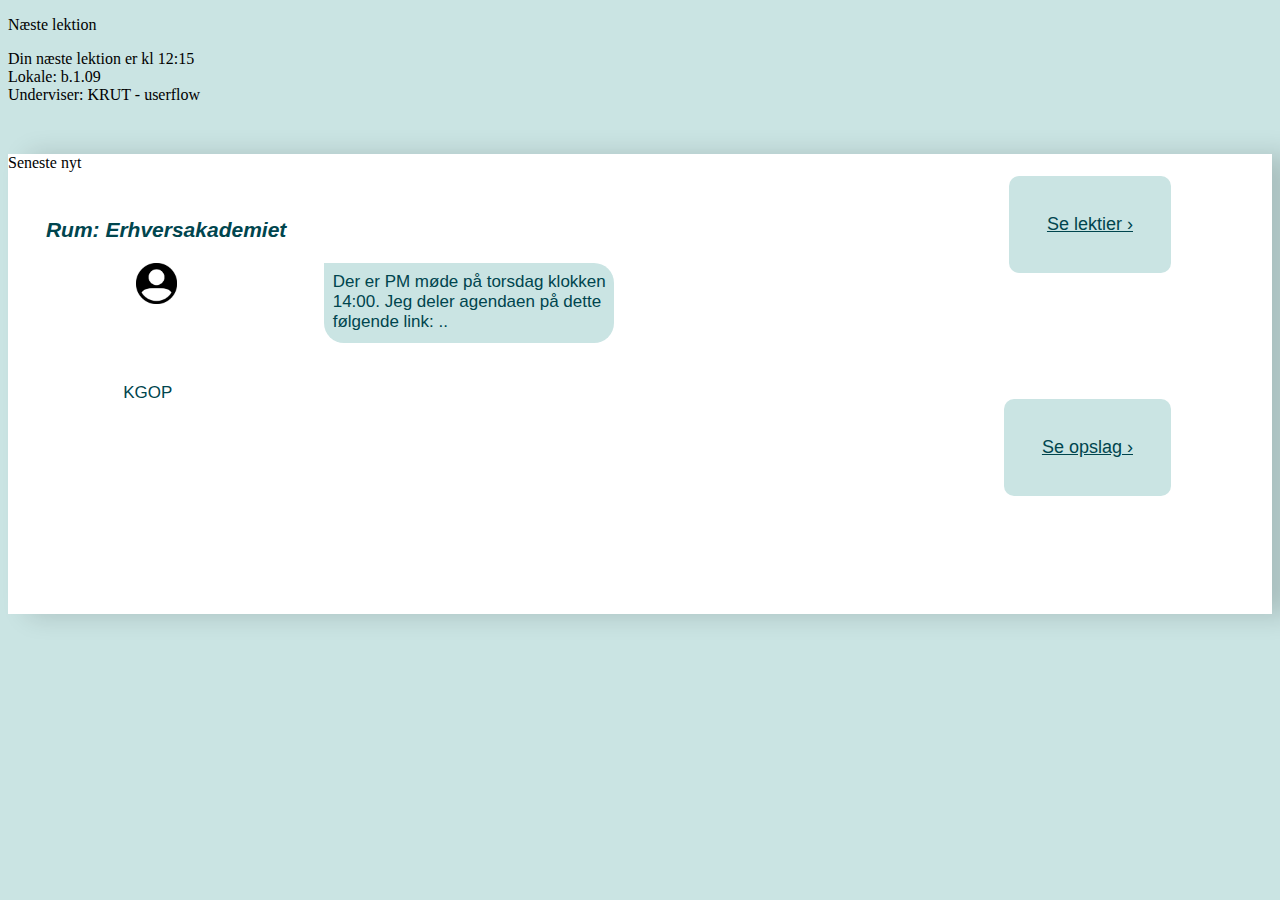
==== forside.html @ 8705a63e "Add files via upload" ====
<!DOCTYPE html>
<html lang="da">
<head>
<meta charset="UTF-8">
<link rel="stylesheet" href="style.css">
<title>forside</title>

<script src="script.js" defer></script>
</head>

<body>
    <div class="infobox">
    <p class="infooverskrift">
        Næste lektion
    </p>
    <p class="infotekst">
        Din næste lektion er kl 12:15
        <br> Lokale: b.1.09
        <br> Underviser: KRUT - userflow
    </p> 
    <br>
    <button class="nyhederknap" id="btn1">Se lektier &#8250;</button>
    </div>

    <div class="nyhedbox">
        <p class="infooverskrift">
            Seneste nyt
        </p>
        <p class="nyhedoverskrift">Rum: Erhversakademiet</p>
        <img src="usericon.png" alt="user" class="nuser">
        <p class="nyhederuser">KGOP</p>
        <div class="tekstbubble" id="bubble1">
            <p class="nyhedertekst">
                Der er PM møde på 
                torsdag klokken 14:00. Jeg 
                deler agendaen på dette følgende link: .. </p>
        </div>
        <br>
        <button class="nyhederknap" id="btn1">Se opslag &#8250;</button>
    </div>
</body>
</html>
---- style.css ----
body {
    background-color: #CAE4E3;
}

.nyhedbox {
    width: 100%;
    background-color: #FFFFFF;
    box-shadow: 20px 1px 25px rgb(0,0,0,16%);
    padding-bottom: 20%;
}

.nyhedoverskrift {
    color: #00454E;
    font-family: 'arial';    
    font-style: italic;
    font-weight: bold;
    font-size: 21px;
    padding-left: 3%;
    padding-top: 2%;
}

.nyhedertekst {
    color: #00454E;
    font-family: 'arial';    
    font-size: 17px;
    padding-top: 3%;
    padding-left: 3%;
}

.nuser {
    width: 41px;
    max-width: 100%;
    padding-left: 10%;
    position: absolute;
}

.nyhederuser {
    color: #00454E;
    font-family: 'arial';   
    font-size: 17px;
    padding-left: 9%;
    padding-top: 8%;
    position: absolute;
}

.tekstbubble {
    position:relative;
    width: 290px;
    max-width: 100%;
    height: 80px;
    background: #CAE4E3;
    border-radius: 20px;
    border-top-left-radius: 0px;
    left: 25%;
}

.nyhederknap {
    color: #00454E;
    font-family: 'arial';    
    font-size: 18px;
    background-color: #CAE4E3;
    text-decoration: underline;
    border: none;
    border-radius: 10px;
    padding: 3%;
    float: right;
    margin-right: 8%;
    margin-top: 3%;
}

.nyhederknap:hover {
    background-color: rgb(71,185,179,80%);
}
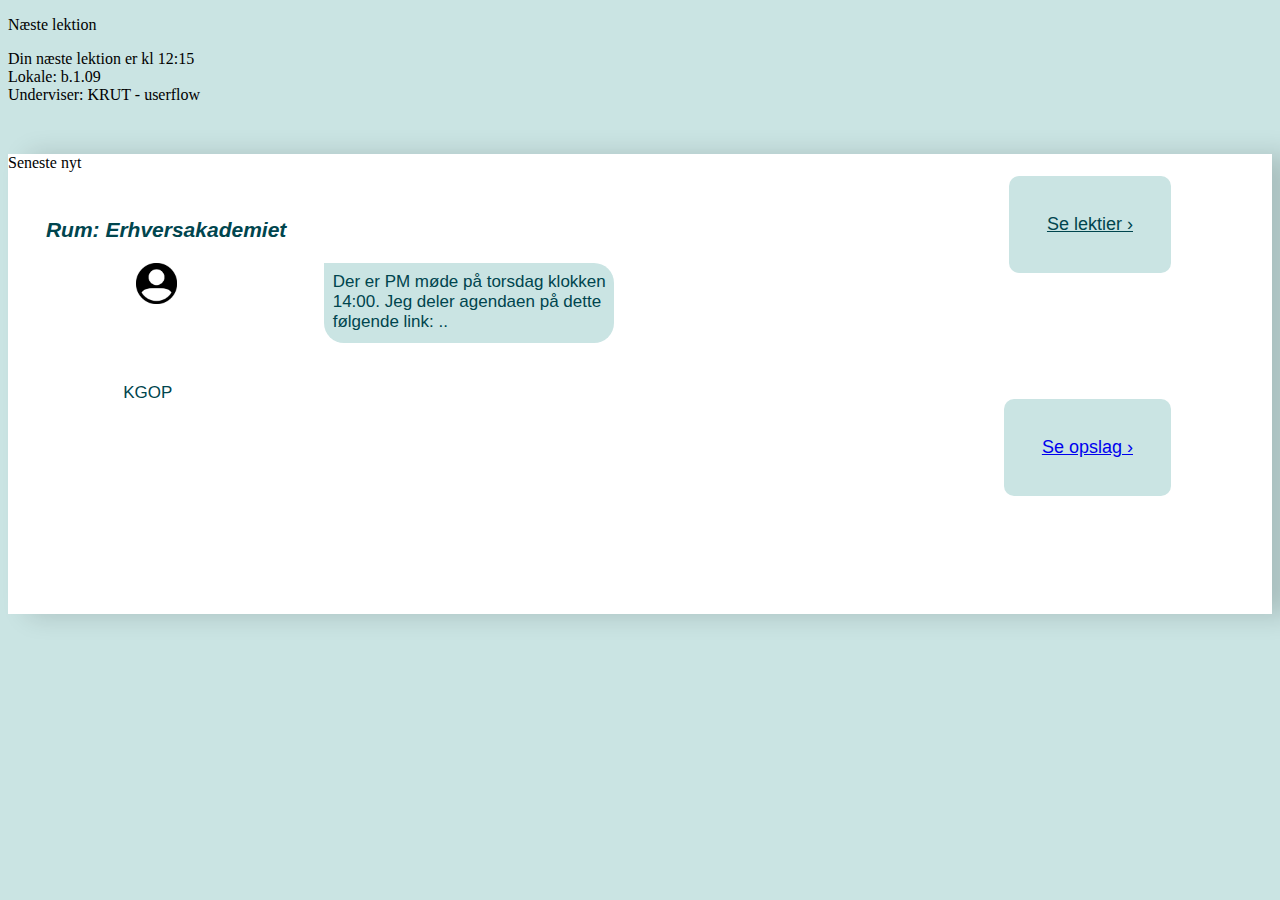
==== commit 1d74fbc2: "Add files via upload" ====
--- a/forside.html
+++ b/forside.html
@@ -19,7 +19,7 @@
         <br> Underviser: KRUT - userflow
     </p> 
     <br>
-    <button class="nyhederknap" id="btn1">Se lektier &#8250;</button>
+    <button class="nyhederknap">Se lektier &#8250;</button>
     </div>
 
     <div class="nyhedbox">
@@ -29,14 +29,18 @@
         <p class="nyhedoverskrift">Rum: Erhversakademiet</p>
         <img src="usericon.png" alt="user" class="nuser">
         <p class="nyhederuser">KGOP</p>
-        <div class="tekstbubble" id="bubble1">
+        <div class="tekstbubble">
             <p class="nyhedertekst">
                 Der er PM møde på 
                 torsdag klokken 14:00. Jeg 
                 deler agendaen på dette følgende link: .. </p>
         </div>
         <br>
-        <button class="nyhederknap" id="btn1">Se opslag &#8250;</button>
+        <button class="nyhederknap">
+        <a href="nyheder.html">
+        Se opslag &#8250;
+        </a>
+        </button>
     </div>
 </body>
 </html>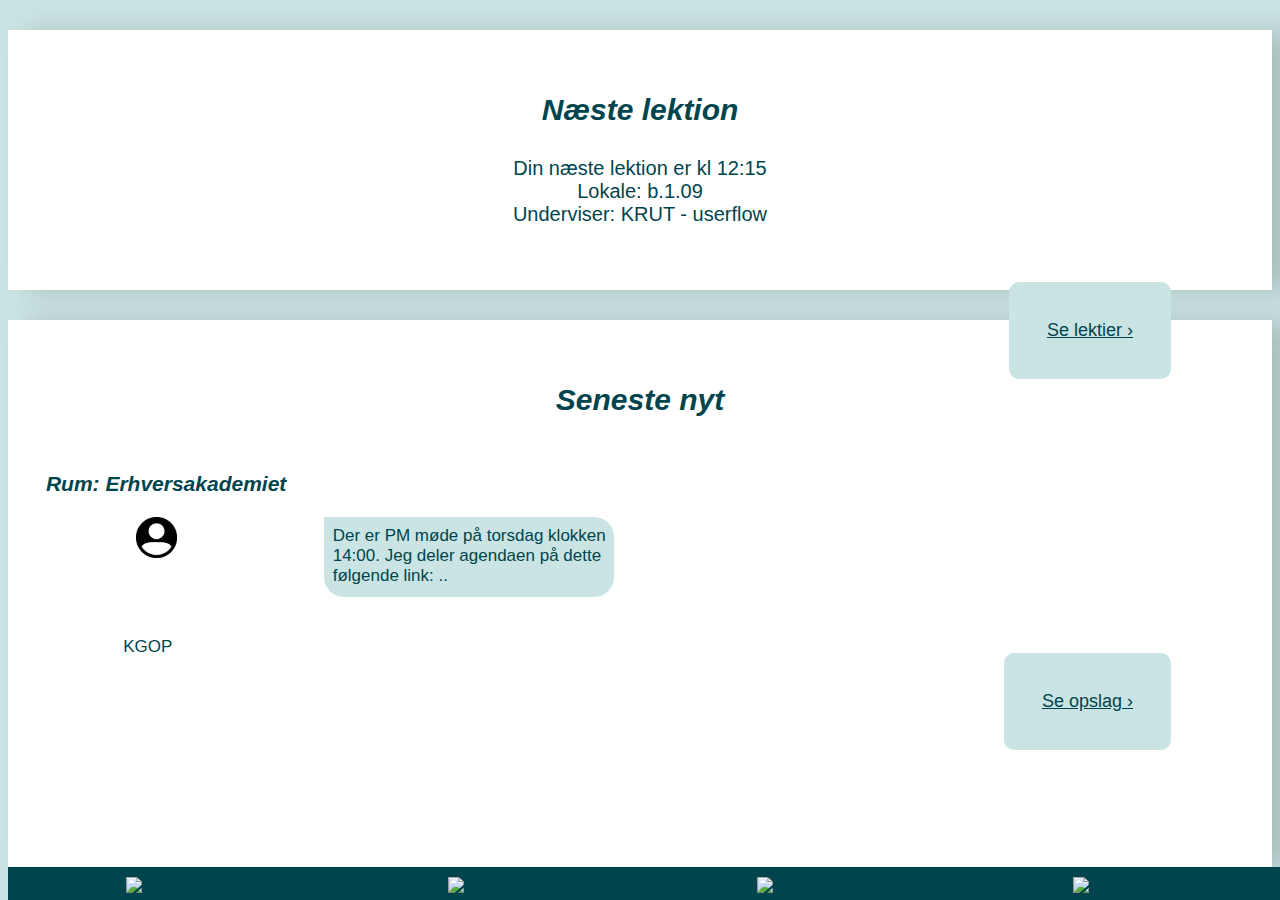
==== commit 421c0ffc: "Add files via upload" ====
--- a/forside.html
+++ b/forside.html
@@ -2,9 +2,8 @@
 <html lang="da">
 <head>
 <meta charset="UTF-8">
-<link rel="stylesheet" href="style.css">
+<link rel="stylesheet" href="forsidevigtiginfoognyheder.css">
 <title>forside</title>
-
 <script src="script.js" defer></script>
 </head>
 
@@ -42,5 +41,21 @@
         </a>
         </button>
     </div>
+
+    <footer>
+        <a href="" class="fbtn" id="fhome">
+          <img src="home.png" alt="home icon" class="ficon" />
+        </a>
+        <a href="" class="fbtn">
+          <img src="newswhite.png" alt="news icon" class="ficon" />
+        </a>
+        <a href="" class="fbtn">
+          <img src="calenderwhite.png" alt="calender icon" class="ficon" />
+        </a>
+        <a href="" class="fbtn">
+          <img src="infowhite.png" alt="important icon" class="ficon" />
+        </a>
+      </footer>
+
 </body>
 </html>--- a/forsidevigtiginfoognyheder.css
+++ b/forsidevigtiginfoognyheder.css
@@ -0,0 +1,141 @@
+body{
+    background-color: #CAE4E3;
+}
+.infobox{
+    width: 100%;
+    height: 260px;
+    background-color: #FFFFFF;
+    box-shadow: 20px 1px 25px rgb(0, 0, 0, 16%);
+}
+
+.infooverskrift{
+    color: #00454E;
+    font-family: arial;
+    font-style: italic;
+    font-weight: bold;
+    font-size: 30px;
+    text-align: center;
+    padding-top: 5%;
+    
+}
+
+.infoikon{
+    width: 35px;
+    padding-left: 5%;
+    padding-top: 5%;
+    position:absolute;
+}
+
+.infotekst{
+    color: #00454E;
+    font-family: arial;
+    font-size: 20px;
+    width: 60%;
+    text-align: center;
+    margin: auto;
+}
+
+
+.nyhedbox {
+    width: 100%;
+    background-color: #FFFFFF;
+    box-shadow: 20px 1px 25px rgb(0,0,0,16%);
+    padding-bottom: 20%;
+}
+
+.nyhedoverskrift {
+    color: #00454E;
+    font-family: 'arial';    
+    font-style: italic;
+    font-weight: bold;
+    font-size: 21px;
+    padding-left: 3%;
+    padding-top: 2%;
+}
+
+.nyhedertekst {
+    color: #00454E;
+    font-family: 'arial';    
+    font-size: 17px;
+    padding-top: 3%;
+    padding-left: 3%;
+}
+
+.nuser {
+    width: 41px;
+    max-width: 100%;
+    padding-left: 10%;
+    position: absolute;
+}
+
+.nyhederuser {
+    color: #00454E;
+    font-family: 'arial';   
+    font-size: 17px;
+    padding-left: 9%;
+    padding-top: 8%;
+    position: absolute;
+}
+
+.tekstbubble {
+    position:relative;
+    width: 290px;
+    max-width: 100%;
+    height: 80px;
+    background: #CAE4E3;
+    border-radius: 20px;
+    border-top-left-radius: 0px;
+    left: 25%;
+}
+
+.nyhederknap {
+    color: #00454E;
+    font-family: 'arial';    
+    font-size: 18px;
+    background-color: #CAE4E3;
+    text-decoration: underline;
+    border: none;
+    border-radius: 10px;
+    padding: 3%;
+    float: right;
+    margin-right: 8%;
+    margin-top: 3%;
+}
+
+.nyhederknap:hover {
+    background-color: rgb(71,185,179,80%);
+}
+
+a {
+    color: #00454E;
+}
+
+footer {
+    display: flex;
+    justify-content: space-around;
+    width: 100%;
+    bottom: 0;
+    position: fixed;
+  }
+  
+  .fbtn {
+    background-color: #00454E;
+    align-content: stretch;
+    width: 25%;
+    text-align: center;
+  
+    align-items: center;
+    transition: 0.3s;
+  }
+  
+  .fbtn:hover {
+    background-color: #CAE4E3;
+  }
+  
+  .ficon {
+    margin: 10px;
+    margin-bottom: 5px;
+    height: 50px;
+    width: auto;
+
+  }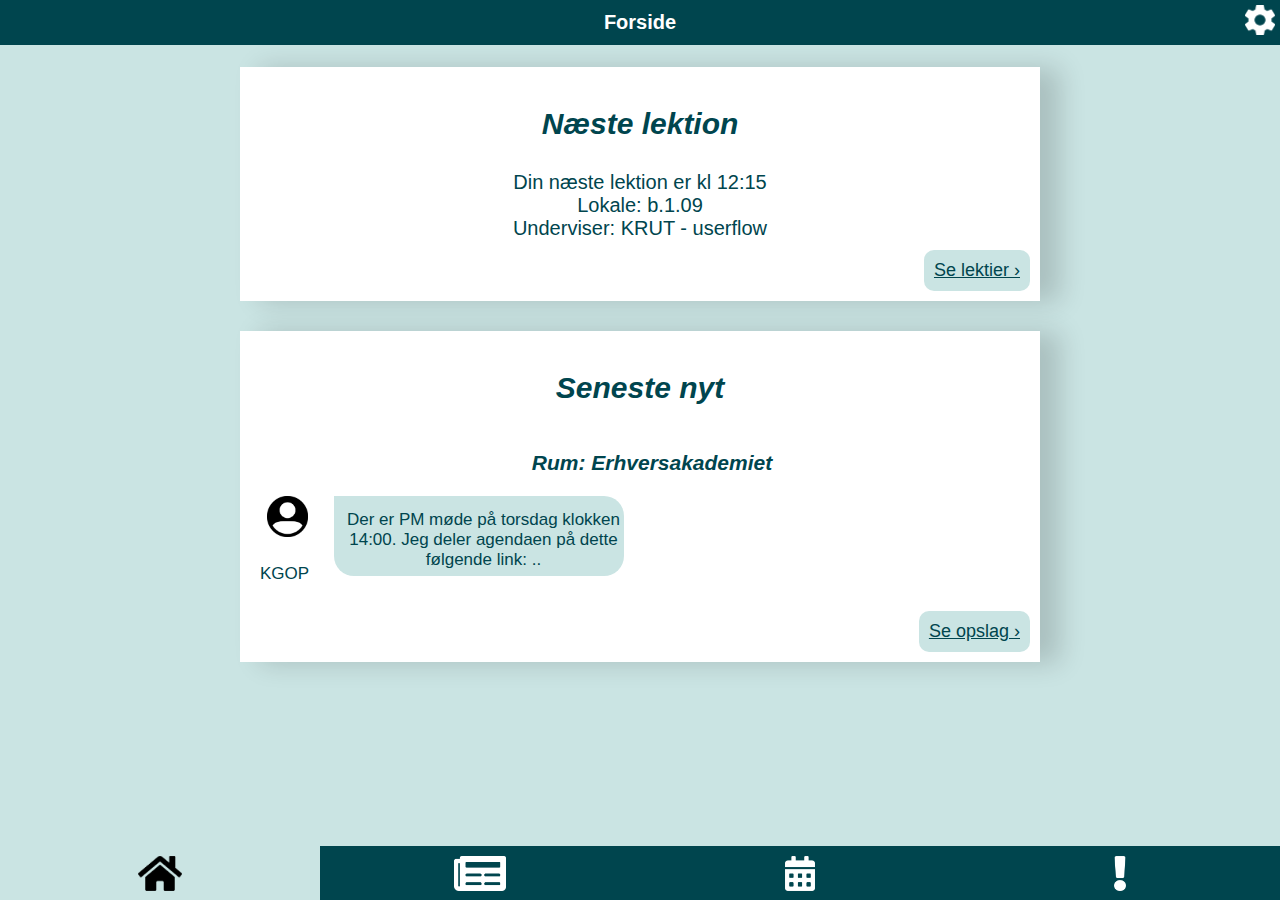
==== commit 67e4fd54: "rettelser" ====
--- a/forside.html
+++ b/forside.html
@@ -1,61 +1,74 @@
 <!DOCTYPE html>
 <html lang="da">
-<head>
-<meta charset="UTF-8">
-<link rel="stylesheet" href="forsidevigtiginfoognyheder.css">
-<title>forside</title>
-<script src="script.js" defer></script>
-</head>
+  <head>
+    <meta charset="UTF-8" />
+    <link rel="stylesheet" href="forsidevigtiginfoognyheder.css" />
+    <title>forside</title>
+    <script src="" defer></script>
+  </head>
 
-<body>
+  <body>
+    <header>
+      <div class="mpt"></div>
+      <div>Forside</div>
+
+      <a class="settings" href="indstillinger.html"
+        ><img src="Assets/settings.png" alt="indstillinger" />
+      </a>
+    </header>
+
     <div class="infobox">
-    <p class="infooverskrift">
-        Næste lektion
-    </p>
-    <p class="infotekst">
+      <p class="infooverskrift">Næste lektion</p>
+      <p class="infotekst">
         Din næste lektion er kl 12:15
-        <br> Lokale: b.1.09
-        <br> Underviser: KRUT - userflow
-    </p> 
-    <br>
-    <button class="nyhederknap">Se lektier &#8250;</button>
+        <br />
+        Lokale: b.1.09 <br />
+        Underviser: KRUT - userflow
+      </p>
+      <div class="toright">
+        <button class="nyhederknap">Se lektier &#8250;</button>
+      </div>
     </div>
 
     <div class="nyhedbox">
-        <p class="infooverskrift">
-            Seneste nyt
-        </p>
-        <p class="nyhedoverskrift">Rum: Erhversakademiet</p>
-        <img src="usericon.png" alt="user" class="nuser">
-        <p class="nyhederuser">KGOP</p>
+      <p class="infooverskrift">Seneste nyt</p>
+      <p class="nyhedoverskrift">Rum: Erhversakademiet</p>
+
+      <div class="nalign">
+        <div>
+          <img src="Assets/usericon.png" alt="user" class="nuser" />
+          <p class="nyhederuser">KGOP</p>
+        </div>
+
         <div class="tekstbubble">
-            <p class="nyhedertekst">
-                Der er PM møde på 
-                torsdag klokken 14:00. Jeg 
-                deler agendaen på dette følgende link: .. </p>
+          <p class="nyhedertekst">
+            Der er PM møde på torsdag klokken 14:00. Jeg deler agendaen på dette
+            følgende link: ..
+          </p>
         </div>
-        <br>
+      </div>
+      <div class="toright">
         <button class="nyhederknap">
-        <a href="nyheder.html">
-        Se opslag &#8250;
-        </a>
+          <a href="nyheder.html"> Se opslag &#8250; </a>
         </button>
+      </div>
     </div>
 
+    <!--bund menu-->
+
     <footer>
-        <a href="" class="fbtn" id="fhome">
-          <img src="home.png" alt="home icon" class="ficon" />
-        </a>
-        <a href="" class="fbtn">
-          <img src="newswhite.png" alt="news icon" class="ficon" />
-        </a>
-        <a href="" class="fbtn">
-          <img src="calenderwhite.png" alt="calender icon" class="ficon" />
-        </a>
-        <a href="" class="fbtn">
-          <img src="infowhite.png" alt="important icon" class="ficon" />
-        </a>
-      </footer>
-
-</body>
-</html>+      <a class="fbtn" id="fhome">
+        <img src="Assets/home.png" alt="home icon" class="ficon" />
+      </a>
+      <a href="nyheder.html" class="fbtn">
+        <img src="Assets/newswhite.png" alt="news icon" class="ficon" />
+      </a>
+      <a href="kalender.html" class="fbtn">
+        <img src="Assets/calenderwhite.png" alt="calender icon" class="ficon" />
+      </a>
+      <a href="vigtiginfo.html" class="fbtn">
+        <img src="Assets/infowhite.png" alt="important icon" class="ficon" />
+      </a>
+    </footer>
+  </body>
+</html>
--- a/forsidevigtiginfoognyheder.css
+++ b/forsidevigtiginfoognyheder.css
@@ -1,141 +1,198 @@
-body{
-    background-color: #CAE4E3;
-}
-.infobox{
-    width: 100%;
-    height: 260px;
-    background-color: #FFFFFF;
-    box-shadow: 20px 1px 25px rgb(0, 0, 0, 16%);
+body {
+  background-color: #cae4e3;
 }
 
-.infooverskrift{
-    color: #00454E;
-    font-family: arial;
-    font-style: italic;
-    font-weight: bold;
-    font-size: 30px;
-    text-align: center;
-    padding-top: 5%;
-    
+header {
+  color: #ffffff;
+  background-color: #00454e;
+  font-family: arial;
+  font-weight: bolder;
+  font-size: 20px;
+  padding: 5px;
+  display: flex;
+  justify-content: space-between;
+  align-items: center;
+  margin: -8px;
+}
+.settings {
+  width: 30px;
+  height: 100%;
+}
+.settings img {
+  width: 100%;
 }
 
-.infoikon{
-    width: 35px;
-    padding-left: 5%;
-    padding-top: 5%;
-    position:absolute;
+.mpt {
+  width: 30px;
 }
 
-.infotekst{
-    color: #00454E;
-    font-family: arial;
-    font-size: 20px;
-    width: 60%;
-    text-align: center;
-    margin: auto;
+.infobox {
+  width: 100%;
+  max-width: 800px;
+
+  margin: auto;
+  margin-bottom: 10px;
+  background-color: #ffffff;
+  box-shadow: 20px 1px 25px rgb(0, 0, 0, 16%);
 }
 
+.infooverskrift {
+  color: #00454e;
+  font-family: arial;
+  font-style: italic;
+  font-weight: bold;
+  font-size: 30px;
+  text-align: center;
+  padding-top: 5%;
+}
+
+.inov {
+  color: #00454e;
+  font-family: arial;
+  font-style: italic;
+  font-weight: bold;
+  font-size: 30px;
+  margin: 5px;
+  margin-top: -30px;
+  text-align: center;
+}
+
+.infoikon {
+  width: 35px;
+  cursor: pointer;
+  text-align: left;
+  margin-top: 10px;
+  margin-left: 10px;
+}
+
+.infotekst {
+  color: #00454e;
+  font-family: arial;
+  font-size: 20px;
+  width: 60%;
+  text-align: center;
+  margin: auto;
+}
 
 .nyhedbox {
-    width: 100%;
-    background-color: #FFFFFF;
-    box-shadow: 20px 1px 25px rgb(0,0,0,16%);
-    padding-bottom: 20%;
+  text-align: center;
+  margin: auto;
+  width: 100%;
+  max-width: 800px;
+  background-color: #ffffff;
+  box-shadow: 20px 1px 25px rgb(0, 0, 0, 16%);
+  margin-bottom: 60px;
 }
 
 .nyhedoverskrift {
-    color: #00454E;
-    font-family: 'arial';    
-    font-style: italic;
-    font-weight: bold;
-    font-size: 21px;
-    padding-left: 3%;
-    padding-top: 2%;
+  color: #00454e;
+  font-family: "arial";
+  font-style: italic;
+  font-weight: bold;
+  font-size: 21px;
+  padding-left: 3%;
+  padding-top: 2%;
 }
 
 .nyhedertekst {
-    color: #00454E;
-    font-family: 'arial';    
-    font-size: 17px;
-    padding-top: 3%;
-    padding-left: 3%;
+  color: #00454e;
+  font-family: "arial";
+  font-size: 17px;
+  padding-top: 3%;
+  padding-left: 3%;
 }
 
 .nuser {
-    width: 41px;
-    max-width: 100%;
-    padding-left: 10%;
-    position: absolute;
+  width: 41px;
+  max-width: 100%;
+  padding-left: 25px;
 }
 
 .nyhederuser {
-    color: #00454E;
-    font-family: 'arial';   
-    font-size: 17px;
-    padding-left: 9%;
-    padding-top: 8%;
-    position: absolute;
+  color: #00454e;
+  font-family: "arial";
+  font-size: 17px;
+  padding-left: 20px;
+  padding-top: 8%;
+}
+
+.nalign {
+  display: flex;
 }
 
 .tekstbubble {
-    position:relative;
-    width: 290px;
-    max-width: 100%;
-    height: 80px;
-    background: #CAE4E3;
-    border-radius: 20px;
-    border-top-left-radius: 0px;
-    left: 25%;
+  display: flex;
+  align-items: center;
+  width: 290px;
+  max-width: 100%;
+  height: 80px;
+  background: #cae4e3;
+  border-radius: 20px;
+  border-top-left-radius: 0px;
+  margin-left: 25px;
 }
 
 .nyhederknap {
-    color: #00454E;
-    font-family: 'arial';    
-    font-size: 18px;
-    background-color: #CAE4E3;
-    text-decoration: underline;
-    border: none;
-    border-radius: 10px;
-    padding: 3%;
-    float: right;
-    margin-right: 8%;
-    margin-top: 3%;
+  color: #00454e;
+  font-family: "arial";
+  font-size: 18px;
+  background-color: #cae4e3;
+  text-decoration: underline;
+  border: none;
+  border-radius: 10px;
+  padding: 10px;
+  margin: 10px;
+}
+
+.toright {
+  display: flex;
+  justify-content: end;
 }
 
 .nyhederknap:hover {
-    background-color: rgb(71,185,179,80%);
+  background-color: rgb(71, 185, 179, 80%);
 }
 
 a {
-    color: #00454E;
+  color: #00454e;
 }
 
+.bottom {
+  margin-bottom: 63px;
+}
+
+/* bund menu */
+
 footer {
-    display: flex;
-    justify-content: space-around;
-    width: 100%;
-    bottom: 0;
-    position: fixed;
-  }
-  
-  .fbtn {
-    background-color: #00454E;
-    align-content: stretch;
-    width: 25%;
-    text-align: center;
-  
-    align-items: center;
-    transition: 0.3s;
-  }
-  
-  .fbtn:hover {
-    background-color: #CAE4E3;
-  }
-  
-  .ficon {
-    margin: 10px;
-    margin-bottom: 5px;
-    height: 50px;
-    width: auto;
+  display: flex;
+  justify-content: space-around;
+  width: 100%;
+  bottom: 0;
+  position: fixed;
+  margin-left: -8px;
+}
 
-  }+.fbtn {
+  background-color: #00454e;
+  align-content: stretch;
+  width: 25%;
+  text-align: center;
+
+  align-items: center;
+  transition: 0.3s;
+}
+
+.fbtn:hover {
+  background-color: #cae4e3;
+}
+
+.ficon {
+  margin: 10px;
+  margin-bottom: 5px;
+  height: 35px;
+  width: auto;
+}
+
+#fhome {
+  background-color: #cae4e3;
+}
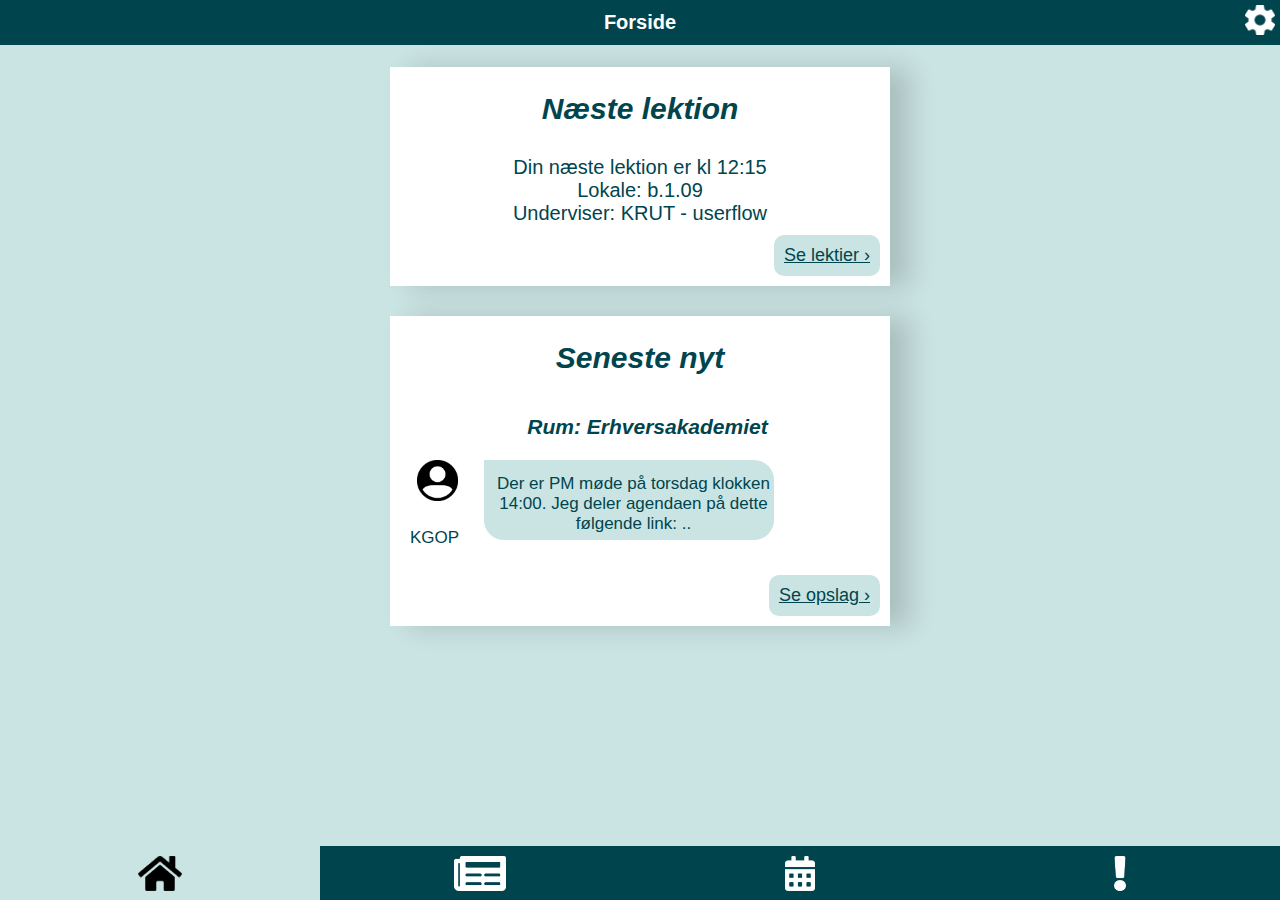
==== commit 293230ba: "rettelser" ====
--- a/forside.html
+++ b/forside.html
@@ -30,7 +30,7 @@
       </div>
     </div>
 
-    <div class="nyhedbox">
+    <div class="nyhedboxforside">
       <p class="infooverskrift">Seneste nyt</p>
       <p class="nyhedoverskrift">Rum: Erhversakademiet</p>
 
--- a/forsidevigtiginfoognyheder.css
+++ b/forsidevigtiginfoognyheder.css
@@ -28,10 +28,10 @@
 
 .infobox {
   width: 100%;
-  max-width: 800px;
-
+  max-width: 500px;
   margin: auto;
   margin-bottom: 10px;
+  margin-top: 30px;
   background-color: #ffffff;
   box-shadow: 20px 1px 25px rgb(0, 0, 0, 16%);
 }
@@ -78,10 +78,21 @@
   text-align: center;
   margin: auto;
   width: 100%;
-  max-width: 800px;
+  max-width: 500px;
+  background-color: #ffffff;
+  box-shadow: 20px 1px 25px rgb(0, 0, 0, 16%);
+  margin-bottom: 20px;
+  margin-top: 30px;
+}
+.nyhedboxforside {
+  text-align: center;
+  margin: auto;
+  width: 100%;
+  max-width: 500px;
   background-color: #ffffff;
   box-shadow: 20px 1px 25px rgb(0, 0, 0, 16%);
   margin-bottom: 60px;
+  margin-top: 30px;
 }
 
 .nyhedoverskrift {
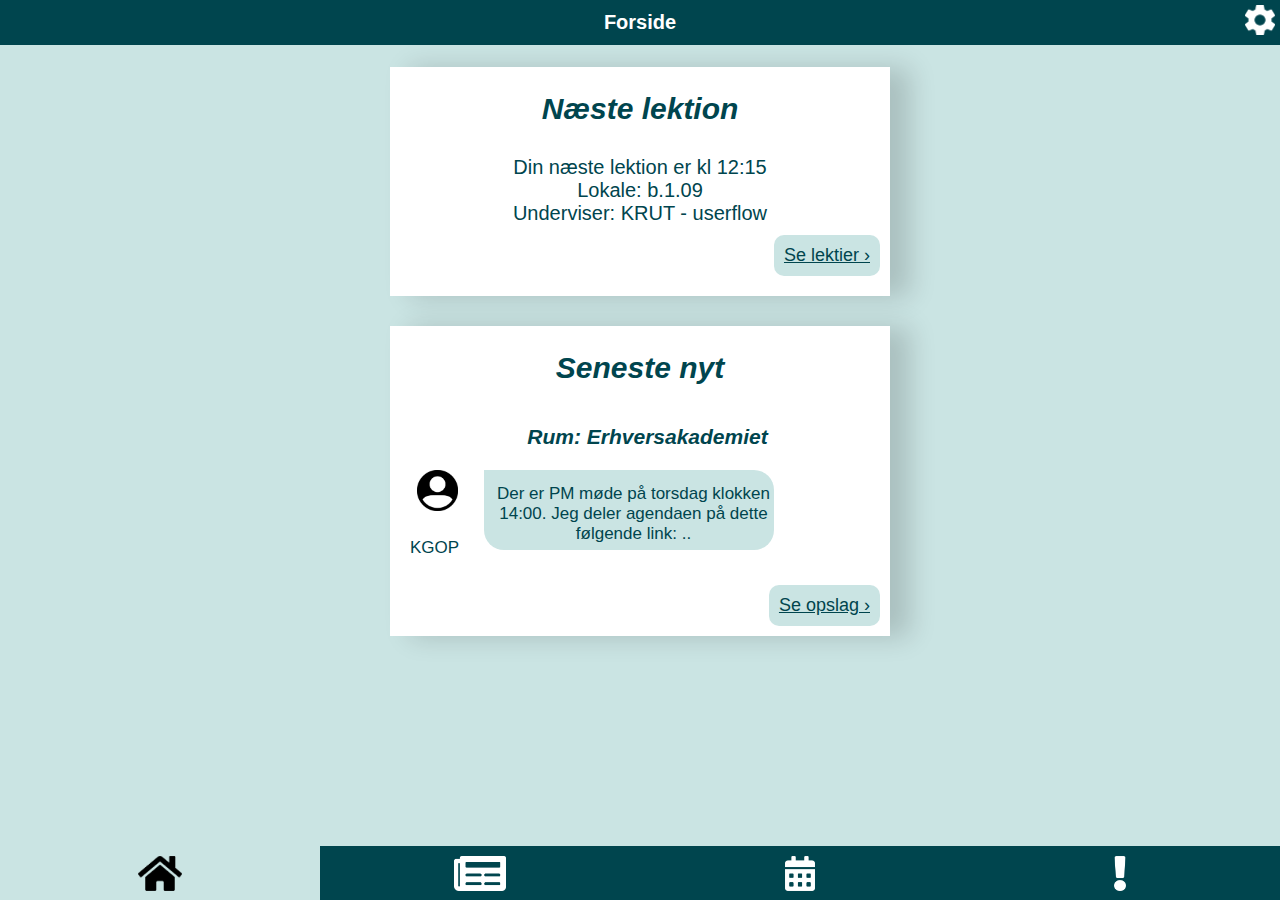
==== commit 112f4508: "hjbasdjgh" ====
--- a/forside.html
+++ b/forside.html
@@ -1,10 +1,10 @@
 <!DOCTYPE html>
 <html lang="da">
   <head>
+    <meta name="viewport" content="width=device-width, initial-scale=1.0" />
     <meta charset="UTF-8" />
     <link rel="stylesheet" href="forsidevigtiginfoognyheder.css" />
     <title>forside</title>
-    <script src="" defer></script>
   </head>
 
   <body>
@@ -48,9 +48,9 @@
         </div>
       </div>
       <div class="toright">
-        <button class="nyhederknap">
-          <a href="nyheder.html"> Se opslag &#8250; </a>
-        </button>
+        <a href="nyheder.html">
+          <button class="nyhederknap">Se opslag &#8250;</button>
+        </a>
       </div>
     </div>
 
--- a/forsidevigtiginfoognyheder.css
+++ b/forsidevigtiginfoognyheder.css
@@ -31,6 +31,7 @@
   max-width: 500px;
   margin: auto;
   margin-bottom: 10px;
+  padding-bottom: 10px;
   margin-top: 30px;
   background-color: #ffffff;
   box-shadow: 20px 1px 25px rgb(0, 0, 0, 16%);
